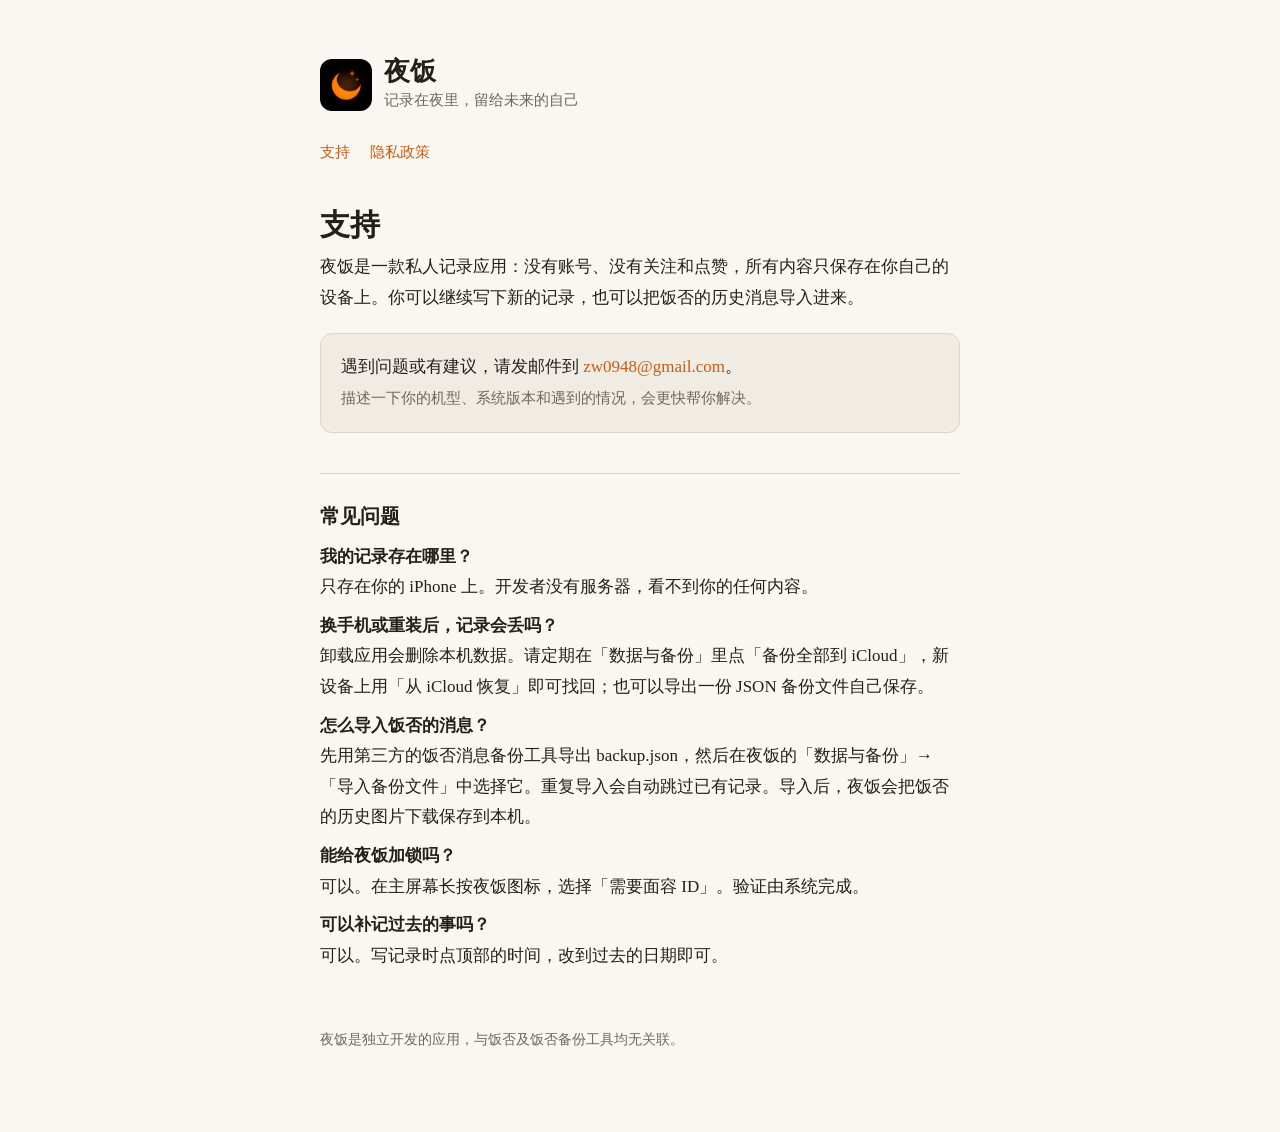
==== index.html @ bead8c7b "NightSnack support and privacy pages Co-Authored-By: Claude Opus 5.5 (1M context) <noreply@anthropic" ====
<!doctype html>
<html lang="zh-Hans">
<head>
<meta charset="utf-8">
<meta name="viewport" content="width=device-width, initial-scale=1">
<title>夜饭 · 支持</title>
<meta name="description" content="夜饭：只属于你自己的私人记录。本地保存，可导入饭否备份。">
<link rel="stylesheet" href="style.css">
</head>
<body>
<main>
  <header>
    <img src="icon.png" alt="">
    <div>
      <div class="name">夜饭</div>
      <div class="tagline">记录在夜里，留给未来的自己</div>
    </div>
  </header>
  <nav><a href="./">支持</a><a href="privacy.html">隐私政策</a></nav>

  <h1>支持</h1>
  <p>夜饭是一款私人记录应用：没有账号、没有关注和点赞，所有内容只保存在你自己的设备上。你可以继续写下新的记录，也可以把饭否的历史消息导入进来。</p>

  <div class="card">
    遇到问题或有建议，请发邮件到 <a href="mailto:zw0948@gmail.com">zw0948@gmail.com</a>。<br>
    <span class="muted">描述一下你的机型、系统版本和遇到的情况，会更快帮你解决。</span>
  </div>

  <h2>常见问题</h2>

  <p><strong>我的记录存在哪里？</strong><br>
  只存在你的 iPhone 上。开发者没有服务器，看不到你的任何内容。</p>

  <p><strong>换手机或重装后，记录会丢吗？</strong><br>
  卸载应用会删除本机数据。请定期在「数据与备份」里点「备份全部到 iCloud」，新设备上用「从 iCloud 恢复」即可找回；也可以导出一份 JSON 备份文件自己保存。</p>

  <p><strong>怎么导入饭否的消息？</strong><br>
  先用第三方的饭否消息备份工具导出 backup.json，然后在夜饭的「数据与备份」→「导入备份文件」中选择它。重复导入会自动跳过已有记录。导入后，夜饭会把饭否的历史图片下载保存到本机。</p>

  <p><strong>能给夜饭加锁吗？</strong><br>
  可以。在主屏幕长按夜饭图标，选择「需要面容 ID」。验证由系统完成。</p>

  <p><strong>可以补记过去的事吗？</strong><br>
  可以。写记录时点顶部的时间，改到过去的日期即可。</p>

  <footer>夜饭是独立开发的应用，与饭否及饭否备份工具均无关联。</footer>
</main>
</body>
</html>
---- style.css ----
:root {
  --bg: #0a0908;
  --surface: #13120f;
  --text: #e6dbcc;
  --muted: #928a80;
  --line: #38332b;
  --accent: #ed7a29;
}
@media (prefers-color-scheme: light) {
  :root {
    --bg: #faf7f2;
    --surface: #f1ece3;
    --text: #231f1a;
    --muted: #6f675d;
    --line: #ddd5c8;
    --accent: #c75c12;
  }
}
* { box-sizing: border-box; }
body {
  margin: 0;
  background: var(--bg);
  color: var(--text);
  font: 17px/1.8 "Songti SC", "Noto Serif SC", "Source Han Serif SC", Georgia, serif;
}
main { max-width: 680px; margin: 0 auto; padding: 56px 20px 80px; }
header { display: flex; align-items: center; gap: 12px; margin-bottom: 40px; }
header img { width: 52px; height: 52px; border-radius: 12px; }
header .name { font-size: 26px; font-weight: 600; line-height: 1.2; }
header .tagline { color: var(--muted); font-size: 15px; }
nav { display: flex; gap: 20px; margin: -16px 0 40px; font-family: -apple-system, "PingFang SC", sans-serif; font-size: 15px; }
a { color: var(--accent); text-decoration: none; }
a:hover { text-decoration: underline; }
h1 { font-size: 30px; font-weight: 600; line-height: 1.3; margin: 0 0 8px; }
h2 { font-size: 20px; font-weight: 600; margin: 40px 0 8px; padding-top: 24px; border-top: 1px solid var(--line); }
p, li { margin: 8px 0; }
ul { padding-left: 1.2em; }
.muted { color: var(--muted); font-size: 15px; }
.card { background: var(--surface); border: 1px solid var(--line); border-radius: 12px; padding: 18px 20px; margin: 20px 0; }
.en { font-family: -apple-system, "Helvetica Neue", sans-serif; font-size: 16px; line-height: 1.7; }
footer { margin-top: 56px; color: var(--muted); font-size: 14px; }
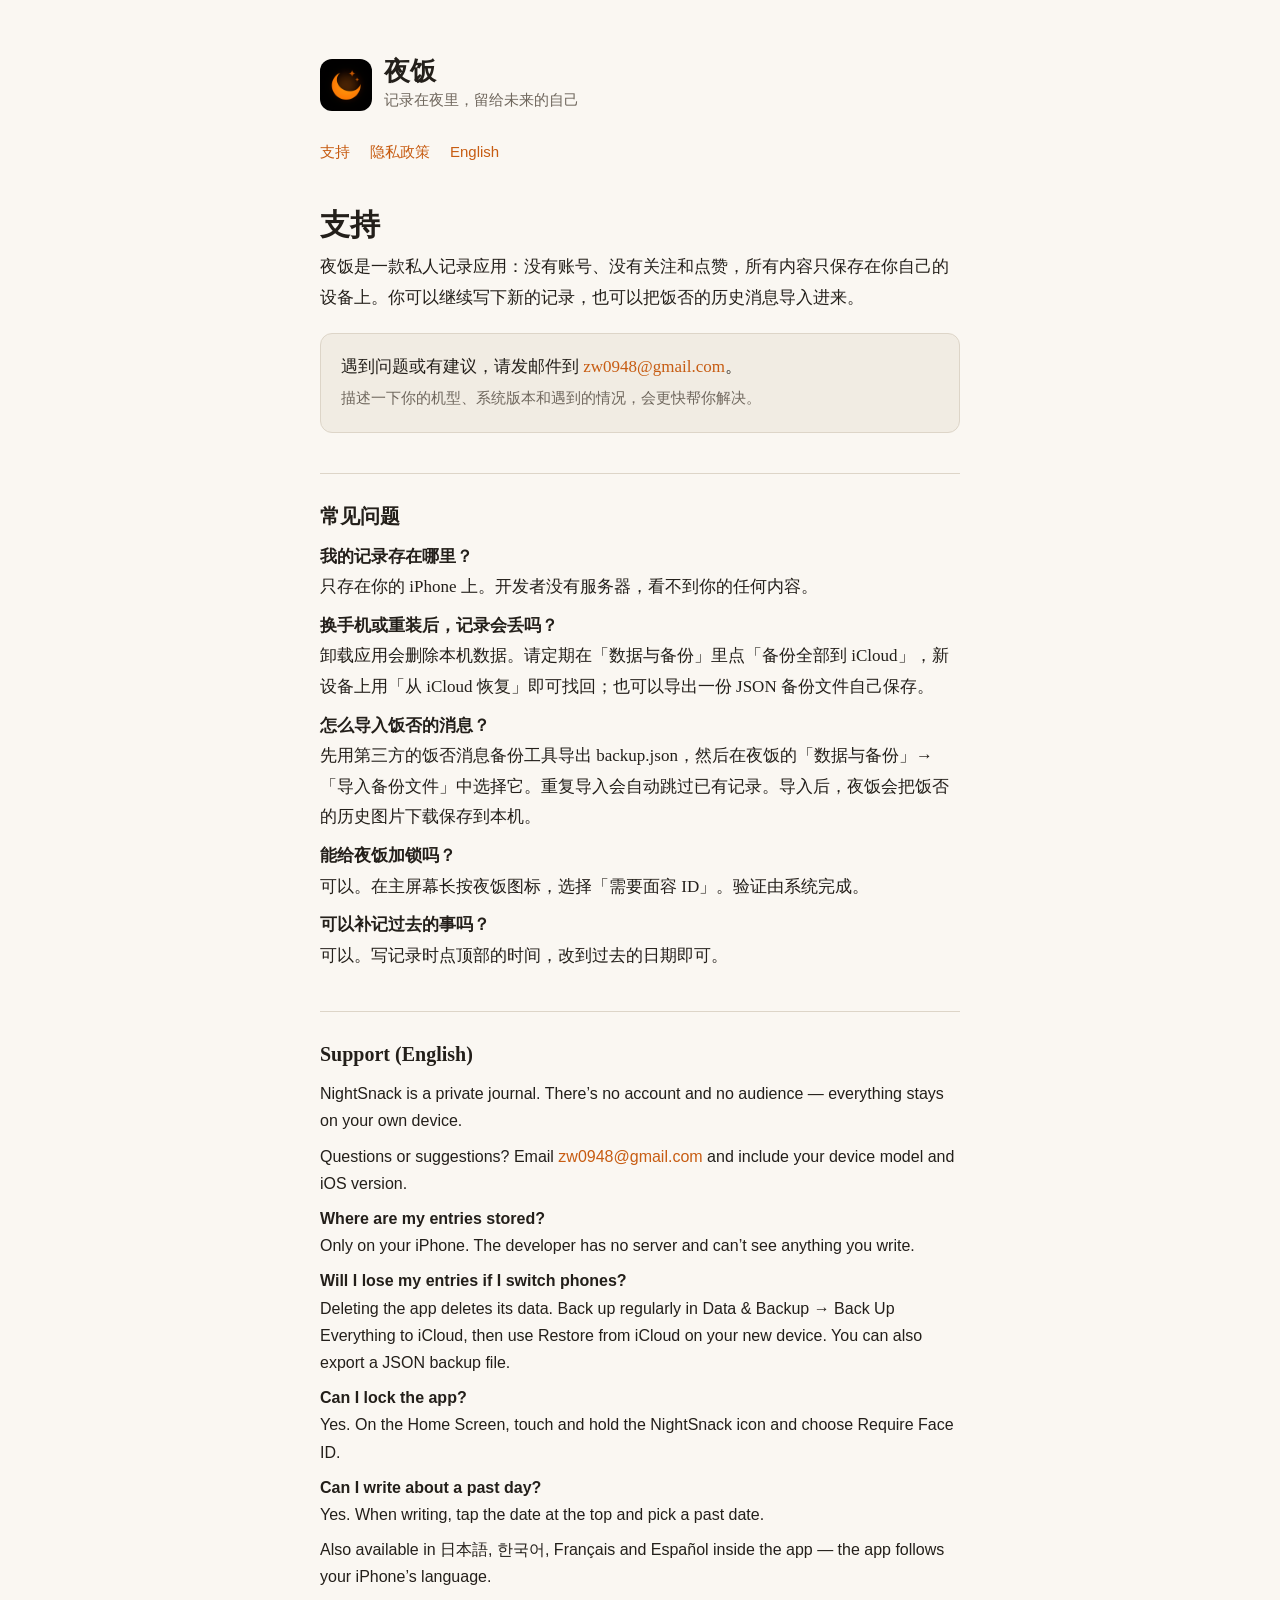
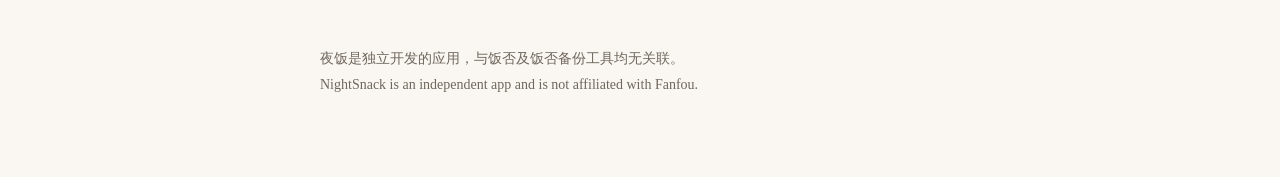
==== commit fc00903a: "Add English support section and language link Co-Authored-By: Claude Opus 5.5 (1M context) <noreply@" ====
--- a/index.html
+++ b/index.html
@@ -16,7 +16,7 @@
       <div class="tagline">记录在夜里，留给未来的自己</div>
     </div>
   </header>
-  <nav><a href="./">支持</a><a href="privacy.html">隐私政策</a></nav>
+  <nav><a href="./">支持</a><a href="privacy.html">隐私政策</a><a href="#en">English</a></nav>
 
   <h1>支持</h1>
   <p>夜饭是一款私人记录应用：没有账号、没有关注和点赞，所有内容只保存在你自己的设备上。你可以继续写下新的记录，也可以把饭否的历史消息导入进来。</p>
@@ -43,7 +43,18 @@
   <p><strong>可以补记过去的事吗？</strong><br>
   可以。写记录时点顶部的时间，改到过去的日期即可。</p>
 
-  <footer>夜饭是独立开发的应用，与饭否及饭否备份工具均无关联。</footer>
+  <h2 id="en">Support (English)</h2>
+  <div class="en">
+    <p>NightSnack is a private journal. There’s no account and no audience — everything stays on your own device.</p>
+    <p>Questions or suggestions? Email <a href="mailto:zw0948@gmail.com">zw0948@gmail.com</a> and include your device model and iOS version.</p>
+    <p><strong>Where are my entries stored?</strong><br>Only on your iPhone. The developer has no server and can’t see anything you write.</p>
+    <p><strong>Will I lose my entries if I switch phones?</strong><br>Deleting the app deletes its data. Back up regularly in Data &amp; Backup → Back Up Everything to iCloud, then use Restore from iCloud on your new device. You can also export a JSON backup file.</p>
+    <p><strong>Can I lock the app?</strong><br>Yes. On the Home Screen, touch and hold the NightSnack icon and choose Require Face ID.</p>
+    <p><strong>Can I write about a past day?</strong><br>Yes. When writing, tap the date at the top and pick a past date.</p>
+    <p>Also available in 日本語, 한국어, Français and Español inside the app — the app follows your iPhone’s language.</p>
+  </div>
+
+  <footer>夜饭是独立开发的应用，与饭否及饭否备份工具均无关联。<br>NightSnack is an independent app and is not affiliated with Fanfou.</footer>
 </main>
 </body>
 </html>
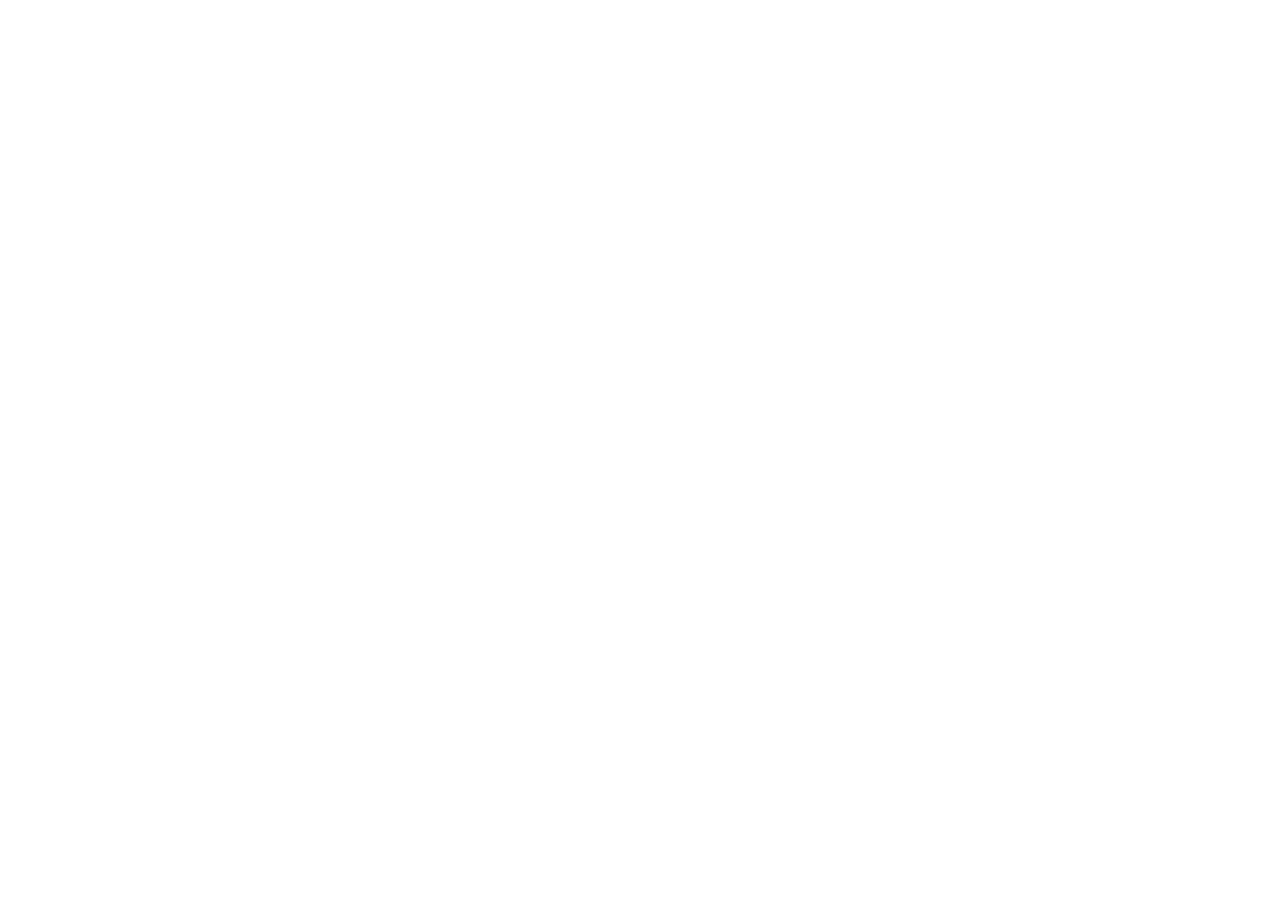
==== commit 730fcfb5: "Redirect to the new pages at gozry.com/nightsnack Co-Authored-By: Claude Opus 5.5 <noreply@anthropic" ====
--- a/index.html
+++ b/index.html
@@ -2,59 +2,12 @@
 <html lang="zh-Hans">
 <head>
 <meta charset="utf-8">
-<meta name="viewport" content="width=device-width, initial-scale=1">
-<title>夜饭 · 支持</title>
-<meta name="description" content="夜饭：只属于你自己的私人记录。本地保存，可导入饭否备份。">
-<link rel="stylesheet" href="style.css">
+<title>夜饭 · NightSnack</title>
+<link rel="canonical" href="https://gozry.com/nightsnack/">
+<meta http-equiv="refresh" content="0; url=https://gozry.com/nightsnack/">
+<script>location.replace("https://gozry.com/nightsnack/" + location.hash);</script>
 </head>
 <body>
-<main>
-  <header>
-    <img src="icon.png" alt="">
-    <div>
-      <div class="name">夜饭</div>
-      <div class="tagline">记录在夜里，留给未来的自己</div>
-    </div>
-  </header>
-  <nav><a href="./">支持</a><a href="privacy.html">隐私政策</a><a href="#en">English</a></nav>
-
-  <h1>支持</h1>
-  <p>夜饭是一款私人记录应用：没有账号、没有关注和点赞，所有内容只保存在你自己的设备上。你可以继续写下新的记录，也可以把饭否的历史消息导入进来。</p>
-
-  <div class="card">
-    遇到问题或有建议，请发邮件到 <a href="mailto:zw0948@gmail.com">zw0948@gmail.com</a>。<br>
-    <span class="muted">描述一下你的机型、系统版本和遇到的情况，会更快帮你解决。</span>
-  </div>
-
-  <h2>常见问题</h2>
-
-  <p><strong>我的记录存在哪里？</strong><br>
-  只存在你的 iPhone 上。开发者没有服务器，看不到你的任何内容。</p>
-
-  <p><strong>换手机或重装后，记录会丢吗？</strong><br>
-  卸载应用会删除本机数据。请定期在「数据与备份」里点「备份全部到 iCloud」，新设备上用「从 iCloud 恢复」即可找回；也可以导出一份 JSON 备份文件自己保存。</p>
-
-  <p><strong>怎么导入饭否的消息？</strong><br>
-  先用第三方的饭否消息备份工具导出 backup.json，然后在夜饭的「数据与备份」→「导入备份文件」中选择它。重复导入会自动跳过已有记录。导入后，夜饭会把饭否的历史图片下载保存到本机。</p>
-
-  <p><strong>能给夜饭加锁吗？</strong><br>
-  可以。在主屏幕长按夜饭图标，选择「需要面容 ID」。验证由系统完成。</p>
-
-  <p><strong>可以补记过去的事吗？</strong><br>
-  可以。写记录时点顶部的时间，改到过去的日期即可。</p>
-
-  <h2 id="en">Support (English)</h2>
-  <div class="en">
-    <p>NightSnack is a private journal. There’s no account and no audience — everything stays on your own device.</p>
-    <p>Questions or suggestions? Email <a href="mailto:zw0948@gmail.com">zw0948@gmail.com</a> and include your device model and iOS version.</p>
-    <p><strong>Where are my entries stored?</strong><br>Only on your iPhone. The developer has no server and can’t see anything you write.</p>
-    <p><strong>Will I lose my entries if I switch phones?</strong><br>Deleting the app deletes its data. Back up regularly in Data &amp; Backup → Back Up Everything to iCloud, then use Restore from iCloud on your new device. You can also export a JSON backup file.</p>
-    <p><strong>Can I lock the app?</strong><br>Yes. On the Home Screen, touch and hold the NightSnack icon and choose Require Face ID.</p>
-    <p><strong>Can I write about a past day?</strong><br>Yes. When writing, tap the date at the top and pick a past date.</p>
-    <p>Also available in 日本語, 한국어, Français and Español inside the app — the app follows your iPhone’s language.</p>
-  </div>
-
-  <footer>夜饭是独立开发的应用，与饭否及饭否备份工具均无关联。<br>NightSnack is an independent app and is not affiliated with Fanfou.</footer>
-</main>
+<p>页面已搬到 <a href="https://gozry.com/nightsnack/">https://gozry.com/nightsnack/</a><br>This page has moved to <a href="https://gozry.com/nightsnack/">https://gozry.com/nightsnack/</a></p>
 </body>
 </html>
